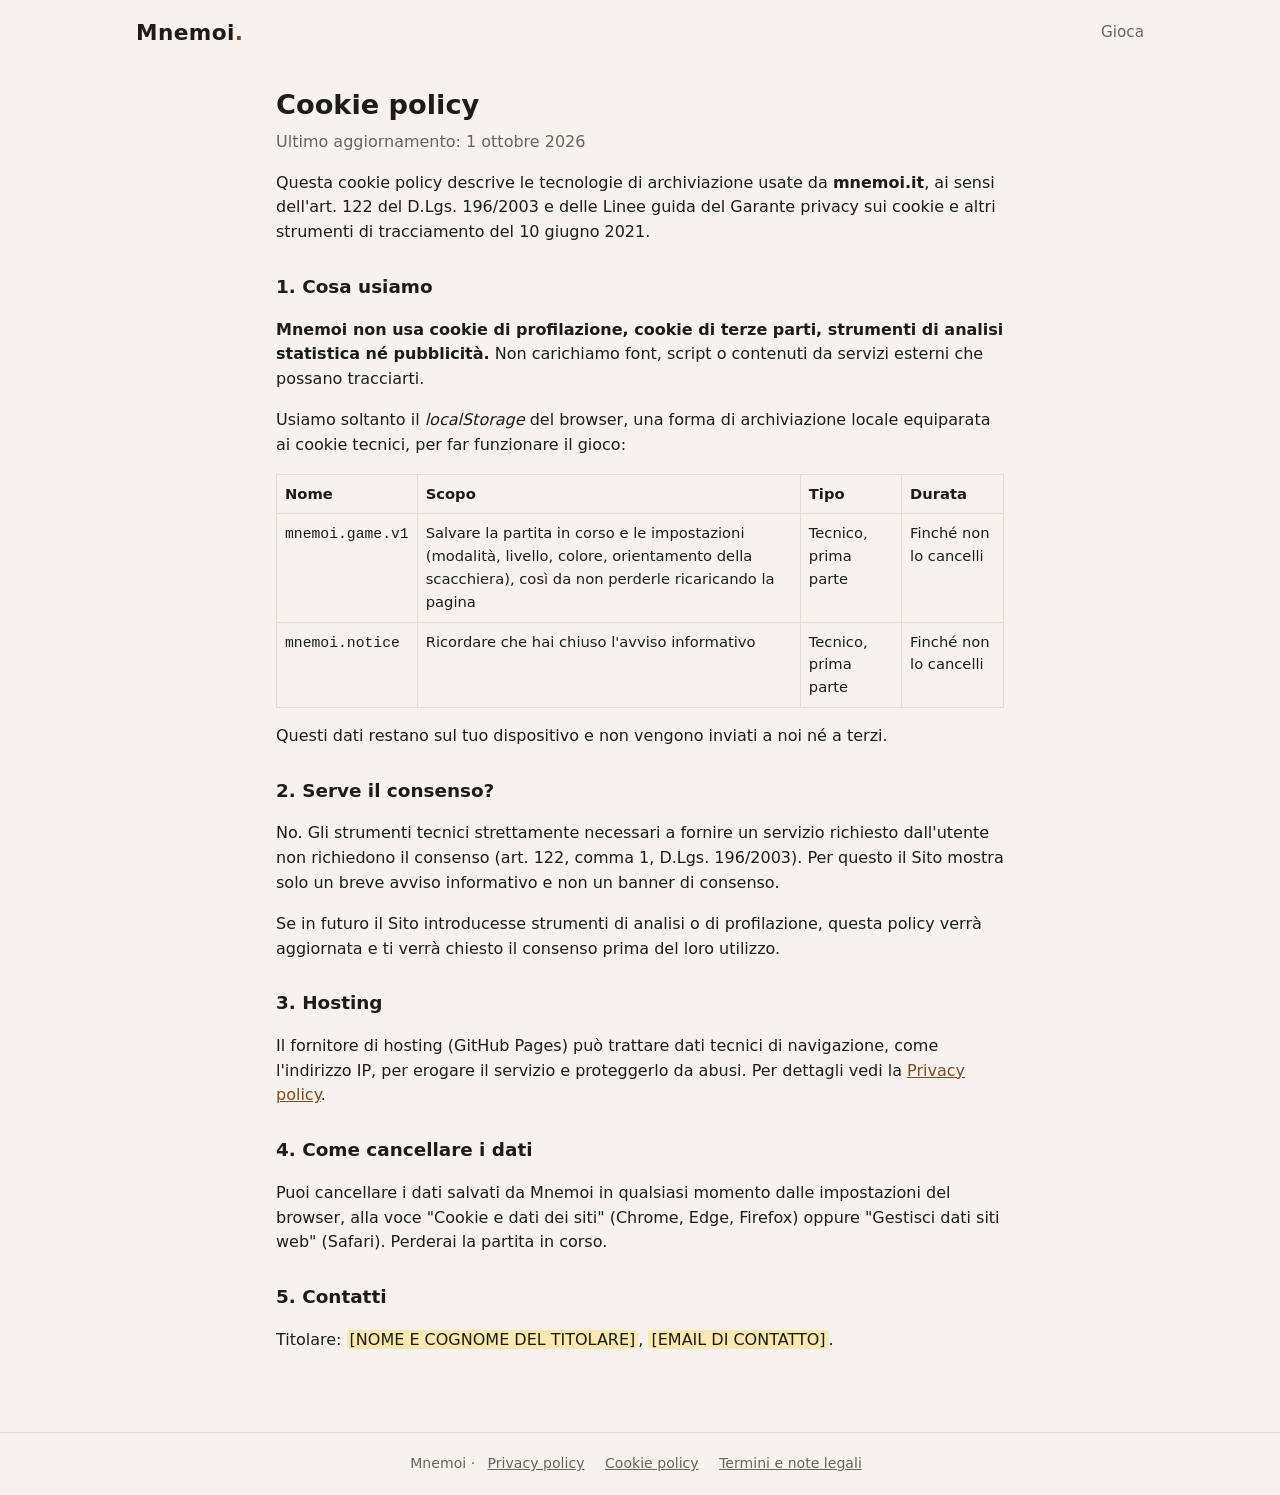
==== cookie.html @ 4f66488c "Sito di scacchi Mnemoi con pagine legali Co-Authored-By: Claude Opus 5.5 (1M context) <noreply@anthr" ====
<!doctype html>
<html lang="it">
<head>
<meta charset="utf-8">
<meta name="viewport" content="width=device-width, initial-scale=1">
<title>Cookie policy · Mnemoi</title>
<link rel="icon" href="data:image/svg+xml,%3Csvg xmlns='http://www.w3.org/2000/svg' viewBox='0 0 100 100'%3E%3Ctext y='.9em' font-size='90'%3E%E2%99%9E%3C/text%3E%3C/svg%3E">
<link rel="stylesheet" href="style.css">
</head>
<body>
<header class="top">
  <a class="brand" href="/">Mnemoi<span>.</span></a>
  <nav class="top"><a href="/">Gioca</a></nav>
</header>
<main class="legal">
<h1>Cookie policy</h1>
<p class="updated">Ultimo aggiornamento: 1 ottobre 2026</p>

<p>Questa cookie policy descrive le tecnologie di archiviazione usate da <strong>mnemoi.it</strong>, ai sensi dell'art. 122 del D.Lgs. 196/2003 e delle Linee guida del Garante privacy sui cookie e altri strumenti di tracciamento del 10 giugno 2021.</p>

<h2>1. Cosa usiamo</h2>
<p><strong>Mnemoi non usa cookie di profilazione, cookie di terze parti, strumenti di analisi statistica né pubblicità.</strong> Non carichiamo font, script o contenuti da servizi esterni che possano tracciarti.</p>
<p>Usiamo soltanto il <em>localStorage</em> del browser, una forma di archiviazione locale equiparata ai cookie tecnici, per far funzionare il gioco:</p>
<table>
<tr><th>Nome</th><th>Scopo</th><th>Tipo</th><th>Durata</th></tr>
<tr><td><code>mnemoi.game.v1</code></td><td>Salvare la partita in corso e le impostazioni (modalità, livello, colore, orientamento della scacchiera), così da non perderle ricaricando la pagina</td><td>Tecnico, prima parte</td><td>Finché non lo cancelli</td></tr>
<tr><td><code>mnemoi.notice</code></td><td>Ricordare che hai chiuso l'avviso informativo</td><td>Tecnico, prima parte</td><td>Finché non lo cancelli</td></tr>
</table>
<p>Questi dati restano sul tuo dispositivo e non vengono inviati a noi né a terzi.</p>

<h2>2. Serve il consenso?</h2>
<p>No. Gli strumenti tecnici strettamente necessari a fornire un servizio richiesto dall'utente non richiedono il consenso (art. 122, comma 1, D.Lgs. 196/2003). Per questo il Sito mostra solo un breve avviso informativo e non un banner di consenso.</p>
<p>Se in futuro il Sito introducesse strumenti di analisi o di profilazione, questa policy verrà aggiornata e ti verrà chiesto il consenso prima del loro utilizzo.</p>

<h2>3. Hosting</h2>
<p>Il fornitore di hosting (GitHub Pages) può trattare dati tecnici di navigazione, come l'indirizzo IP, per erogare il servizio e proteggerlo da abusi. Per dettagli vedi la <a href="privacy.html">Privacy policy</a>.</p>

<h2>4. Come cancellare i dati</h2>
<p>Puoi cancellare i dati salvati da Mnemoi in qualsiasi momento dalle impostazioni del browser, alla voce "Cookie e dati dei siti" (Chrome, Edge, Firefox) oppure "Gestisci dati siti web" (Safari). Perderai la partita in corso.</p>

<h2>5. Contatti</h2>
<p>Titolare: <span class="ph">[NOME E COGNOME DEL TITOLARE]</span>, <span class="ph">[EMAIL DI CONTATTO]</span>.</p>
</main>
<footer class="site">
  Mnemoi ·
  <a href="privacy.html">Privacy policy</a>
  <a href="cookie.html">Cookie policy</a>
  <a href="termini.html">Termini e note legali</a>
</footer>
</body>
</html>
---- style.css ----
:root {
  --bg: #f6f3ee;
  --surface: #ffffff;
  --text: #1f1c18;
  --muted: #6b645b;
  --accent: #7a4b2a;
  --accent-ink: #ffffff;
  --border: #e3ddd3;
  --light: #f0d9b5;
  --dark: #b58863;
  --sel: rgba(255, 213, 79, .65);
  --last: rgba(155, 199, 0, .45);
  --check: rgba(220, 40, 40, .7);
}
@media (prefers-color-scheme: dark) {
  :root {
    --bg: #161412;
    --surface: #211e1b;
    --text: #ece6dc;
    --muted: #a39a8e;
    --accent: #d9a066;
    --accent-ink: #1a1410;
    --border: #36302a;
  }
}
* { box-sizing: border-box; }
html, body { margin: 0; }
body {
  background: var(--bg);
  color: var(--text);
  font-family: system-ui, -apple-system, "Segoe UI", Roboto, sans-serif;
  line-height: 1.55;
}
a { color: var(--accent); }
header.top {
  display: flex; align-items: center; justify-content: space-between; gap: 12px;
  max-width: 1040px; margin: 0 auto; padding: 16px;
}
.brand { font-weight: 700; font-size: 1.35rem; text-decoration: none; color: var(--text); letter-spacing: .02em; }
.brand span { color: var(--accent); }
nav.top a { margin-left: 16px; color: var(--muted); text-decoration: none; font-size: .95rem; }
nav.top a:hover { color: var(--text); }
main { max-width: 1040px; margin: 0 auto; padding: 0 16px 32px; }

/* Gioco */
.game { display: grid; grid-template-columns: minmax(0, 560px) minmax(0, 1fr); gap: 24px; align-items: start; }
@media (max-width: 820px) { .game { grid-template-columns: 1fr; } }
.board-wrap { width: 100%; max-width: 560px; }
.board {
  display: grid; grid-template-columns: repeat(8, minmax(0, 1fr)); grid-template-rows: repeat(8, minmax(0, 1fr));
  width: 100%; aspect-ratio: 1 / 1;
  border-radius: 6px; overflow: hidden; box-shadow: 0 6px 24px rgba(0,0,0,.18);
  user-select: none; touch-action: manipulation;
}
.sq { position: relative; min-width: 0; min-height: 0; display: flex; align-items: center; justify-content: center; cursor: pointer; }
.sq.l { background: var(--light); }
.sq.d { background: var(--dark); }
.sq.last::before, .sq.sel::before, .sq.check::before { content: ""; position: absolute; inset: 0; }
.sq.last::before { background: var(--last); }
.sq.sel::before { background: var(--sel); }
.sq.check::before { background: radial-gradient(circle, var(--check) 0%, transparent 75%); }
.sq .pc { position: relative; font-size: min(9vw, 52px); line-height: 1; }
.pc.w { color: #fff; text-shadow: 0 0 2px #000, 0 0 1px #000, 0 1px 2px rgba(0,0,0,.5); }
.pc.b { color: #111; text-shadow: 0 1px 1px rgba(255,255,255,.25); }
.sq.hint::after {
  content: ""; position: absolute; width: 28%; height: 28%; border-radius: 50%; background: rgba(0,0,0,.22);
}
.sq.hint.cap::after { width: 86%; height: 86%; background: transparent; border: 5px solid rgba(0,0,0,.22); }
.coord { position: absolute; font-size: 11px; font-weight: 600; opacity: .75; pointer-events: none; }
.coord.f { bottom: 2px; right: 4px; }
.coord.r { top: 2px; left: 4px; }
.sq.l .coord { color: var(--dark); }
.sq.d .coord { color: var(--light); }

.panel { background: var(--surface); border: 1px solid var(--border); border-radius: 10px; padding: 16px; }
.panel h2 { margin: 0 0 12px; font-size: 1.05rem; }
.row { display: flex; flex-wrap: wrap; gap: 8px; margin-bottom: 12px; }
label.f { display: block; font-size: .85rem; color: var(--muted); margin-bottom: 4px; }
select, button {
  font: inherit; border-radius: 8px; border: 1px solid var(--border);
  background: var(--bg); color: var(--text); padding: 8px 12px;
}
button { cursor: pointer; }
button.primary { background: var(--accent); color: var(--accent-ink); border-color: var(--accent); font-weight: 600; }
button:disabled { opacity: .5; cursor: default; }
.status { font-weight: 600; margin: 4px 0 12px; min-height: 1.5em; }
.moves {
  max-height: 260px; overflow: auto; font-family: ui-monospace, Menlo, Consolas, monospace; font-size: .9rem;
  border-top: 1px solid var(--border); padding-top: 8px;
}
.moves ol { margin: 0; padding-left: 2.2em; }
.captured { min-height: 1.6em; font-size: 1.3rem; letter-spacing: 1px; }

dialog { border: 1px solid var(--border); border-radius: 12px; background: var(--surface); color: var(--text); padding: 16px; }
dialog::backdrop { background: rgba(0,0,0,.45); }
.promo { display: flex; gap: 8px; }
.promo button { font-size: 2.4rem; width: 64px; height: 64px; padding: 0; }

.intro { margin: 8px 0 20px; color: var(--muted); }
.intro h1 { color: var(--text); margin: 0 0 4px; font-size: 1.6rem; }

/* Pagine legali */
.legal { max-width: 760px; }
.legal h1 { font-size: 1.7rem; margin-bottom: 4px; }
.legal h2 { font-size: 1.15rem; margin-top: 28px; }
.legal .updated { color: var(--muted); margin-top: 0; }
.legal table { border-collapse: collapse; width: 100%; font-size: .92rem; }
.legal th, .legal td { border: 1px solid var(--border); padding: 8px; text-align: left; vertical-align: top; }
.ph { background: rgba(255, 200, 0, .25); padding: 0 3px; border-radius: 3px; }

footer.site {
  border-top: 1px solid var(--border); margin-top: 32px; padding: 20px 16px; text-align: center;
  color: var(--muted); font-size: .88rem;
}
footer.site a { color: var(--muted); margin: 0 8px; }

.notice {
  position: fixed; left: 16px; right: 16px; bottom: 16px; max-width: 560px; margin: 0 auto;
  background: var(--surface); border: 1px solid var(--border); border-radius: 12px;
  box-shadow: 0 8px 30px rgba(0,0,0,.2); padding: 14px 16px; font-size: .92rem; display: none;
}
.notice.show { display: block; }
.notice p { margin: 0 0 10px; }
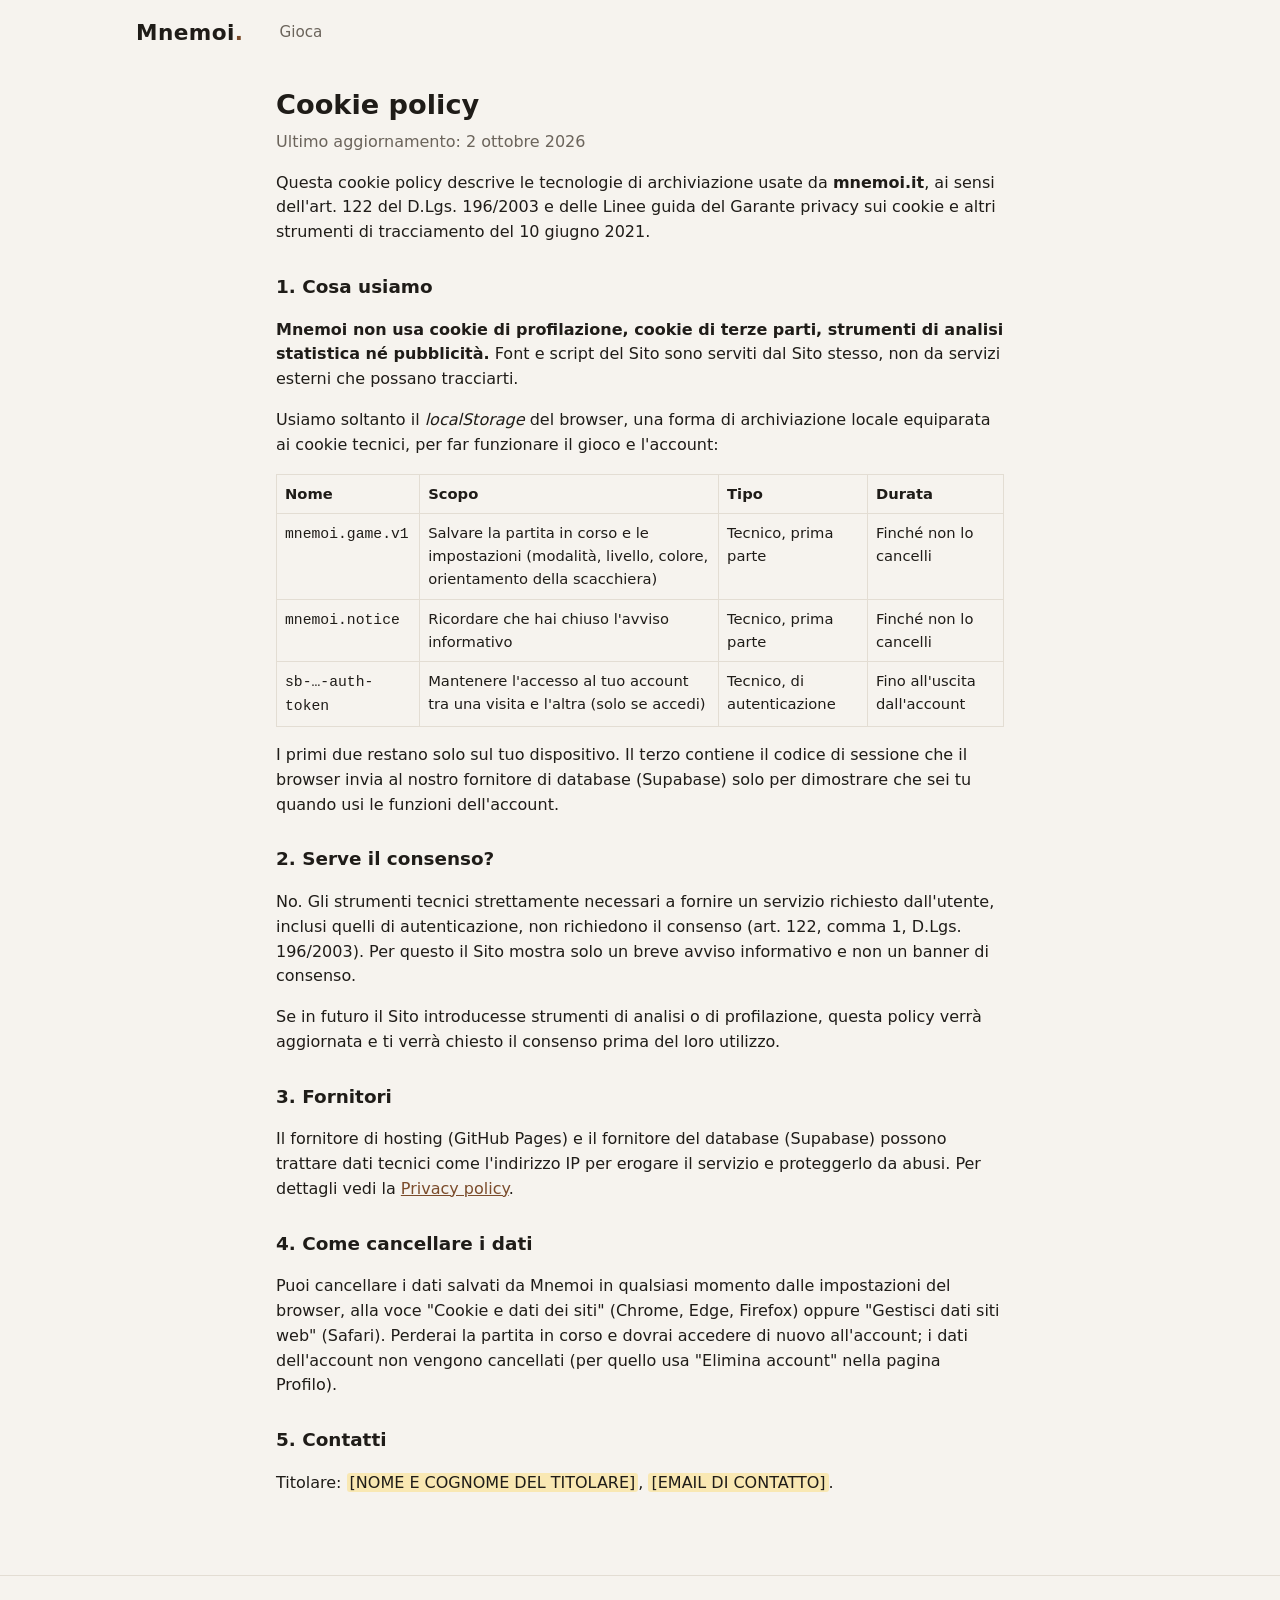
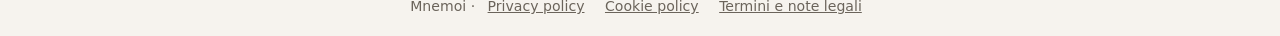
==== commit b4e057a6: "Account, monete, negozio, ruota e classifica Registrazione e profilo con Supabase, monete per le vit" ====
--- a/cookie.html
+++ b/cookie.html
@@ -10,33 +10,34 @@
 <body>
 <header class="top">
   <a class="brand" href="/">Mnemoi<span>.</span></a>
-  <nav class="top"><a href="/">Gioca</a></nav>
+  <nav class="top"><a href="/#gioca">Gioca</a></nav>
 </header>
 <main class="legal">
 <h1>Cookie policy</h1>
-<p class="updated">Ultimo aggiornamento: 1 ottobre 2026</p>
+<p class="updated">Ultimo aggiornamento: 2 ottobre 2026</p>
 
 <p>Questa cookie policy descrive le tecnologie di archiviazione usate da <strong>mnemoi.it</strong>, ai sensi dell'art. 122 del D.Lgs. 196/2003 e delle Linee guida del Garante privacy sui cookie e altri strumenti di tracciamento del 10 giugno 2021.</p>
 
 <h2>1. Cosa usiamo</h2>
-<p><strong>Mnemoi non usa cookie di profilazione, cookie di terze parti, strumenti di analisi statistica né pubblicità.</strong> Non carichiamo font, script o contenuti da servizi esterni che possano tracciarti.</p>
-<p>Usiamo soltanto il <em>localStorage</em> del browser, una forma di archiviazione locale equiparata ai cookie tecnici, per far funzionare il gioco:</p>
+<p><strong>Mnemoi non usa cookie di profilazione, cookie di terze parti, strumenti di analisi statistica né pubblicità.</strong> Font e script del Sito sono serviti dal Sito stesso, non da servizi esterni che possano tracciarti.</p>
+<p>Usiamo soltanto il <em>localStorage</em> del browser, una forma di archiviazione locale equiparata ai cookie tecnici, per far funzionare il gioco e l'account:</p>
 <table>
 <tr><th>Nome</th><th>Scopo</th><th>Tipo</th><th>Durata</th></tr>
-<tr><td><code>mnemoi.game.v1</code></td><td>Salvare la partita in corso e le impostazioni (modalità, livello, colore, orientamento della scacchiera), così da non perderle ricaricando la pagina</td><td>Tecnico, prima parte</td><td>Finché non lo cancelli</td></tr>
+<tr><td><code>mnemoi.game.v1</code></td><td>Salvare la partita in corso e le impostazioni (modalità, livello, colore, orientamento della scacchiera)</td><td>Tecnico, prima parte</td><td>Finché non lo cancelli</td></tr>
 <tr><td><code>mnemoi.notice</code></td><td>Ricordare che hai chiuso l'avviso informativo</td><td>Tecnico, prima parte</td><td>Finché non lo cancelli</td></tr>
+<tr><td><code>sb-…-auth-token</code></td><td>Mantenere l'accesso al tuo account tra una visita e l'altra (solo se accedi)</td><td>Tecnico, di autenticazione</td><td>Fino all'uscita dall'account</td></tr>
 </table>
-<p>Questi dati restano sul tuo dispositivo e non vengono inviati a noi né a terzi.</p>
+<p>I primi due restano solo sul tuo dispositivo. Il terzo contiene il codice di sessione che il browser invia al nostro fornitore di database (Supabase) solo per dimostrare che sei tu quando usi le funzioni dell'account.</p>
 
 <h2>2. Serve il consenso?</h2>
-<p>No. Gli strumenti tecnici strettamente necessari a fornire un servizio richiesto dall'utente non richiedono il consenso (art. 122, comma 1, D.Lgs. 196/2003). Per questo il Sito mostra solo un breve avviso informativo e non un banner di consenso.</p>
+<p>No. Gli strumenti tecnici strettamente necessari a fornire un servizio richiesto dall'utente, inclusi quelli di autenticazione, non richiedono il consenso (art. 122, comma 1, D.Lgs. 196/2003). Per questo il Sito mostra solo un breve avviso informativo e non un banner di consenso.</p>
 <p>Se in futuro il Sito introducesse strumenti di analisi o di profilazione, questa policy verrà aggiornata e ti verrà chiesto il consenso prima del loro utilizzo.</p>
 
-<h2>3. Hosting</h2>
-<p>Il fornitore di hosting (GitHub Pages) può trattare dati tecnici di navigazione, come l'indirizzo IP, per erogare il servizio e proteggerlo da abusi. Per dettagli vedi la <a href="privacy.html">Privacy policy</a>.</p>
+<h2>3. Fornitori</h2>
+<p>Il fornitore di hosting (GitHub Pages) e il fornitore del database (Supabase) possono trattare dati tecnici come l'indirizzo IP per erogare il servizio e proteggerlo da abusi. Per dettagli vedi la <a href="privacy.html">Privacy policy</a>.</p>
 
 <h2>4. Come cancellare i dati</h2>
-<p>Puoi cancellare i dati salvati da Mnemoi in qualsiasi momento dalle impostazioni del browser, alla voce "Cookie e dati dei siti" (Chrome, Edge, Firefox) oppure "Gestisci dati siti web" (Safari). Perderai la partita in corso.</p>
+<p>Puoi cancellare i dati salvati da Mnemoi in qualsiasi momento dalle impostazioni del browser, alla voce "Cookie e dati dei siti" (Chrome, Edge, Firefox) oppure "Gestisci dati siti web" (Safari). Perderai la partita in corso e dovrai accedere di nuovo all'account; i dati dell'account non vengono cancellati (per quello usa "Elimina account" nella pagina Profilo).</p>
 
 <h2>5. Contatti</h2>
 <p>Titolare: <span class="ph">[NOME E COGNOME DEL TITOLARE]</span>, <span class="ph">[EMAIL DI CONTATTO]</span>.</p>
--- a/style.css
+++ b/style.css
@@ -11,6 +11,12 @@
   --sel: rgba(255, 213, 79, .65);
   --last: rgba(155, 199, 0, .45);
   --check: rgba(220, 40, 40, .7);
+  --pw: #ffffff;
+  --pws: 0 0 2px #000, 0 0 1px #000, 0 1px 2px rgba(0,0,0,.5);
+  --pb: #111111;
+  --pbs: 0 1px 1px rgba(255,255,255,.25);
+  --coin: #c9a227;
+  --danger: #b3261e;
 }
 @media (prefers-color-scheme: dark) {
   :root {
@@ -33,12 +39,18 @@
 }
 a { color: var(--accent); }
 header.top {
-  display: flex; align-items: center; justify-content: space-between; gap: 12px;
+  display: flex; align-items: center; gap: 12px 20px; flex-wrap: wrap;
   max-width: 1040px; margin: 0 auto; padding: 16px;
+}
+header.top .account { margin-left: auto; display: flex; align-items: center; }
+@media (max-width: 640px) {
+  header.top nav.top { order: 3; width: 100%; display: flex; justify-content: space-between; }
+  nav.top a { margin-left: 0 !important; }
 }
 .brand { font-weight: 700; font-size: 1.35rem; text-decoration: none; color: var(--text); letter-spacing: .02em; }
 .brand span { color: var(--accent); }
-nav.top a { margin-left: 16px; color: var(--muted); text-decoration: none; font-size: .95rem; }
+nav.top a { margin-left: 16px; color: var(--muted); text-decoration: none; font-size: .95rem; padding: 4px 0; border-bottom: 2px solid transparent; }
+nav.top a.on { color: var(--text); border-bottom-color: var(--accent); }
 nav.top a:hover { color: var(--text); }
 main { max-width: 1040px; margin: 0 auto; padding: 0 16px 32px; }
 
@@ -60,8 +72,8 @@
 .sq.sel::before { background: var(--sel); }
 .sq.check::before { background: radial-gradient(circle, var(--check) 0%, transparent 75%); }
 .sq .pc { position: relative; font-size: min(9vw, 52px); line-height: 1; }
-.pc.w { color: #fff; text-shadow: 0 0 2px #000, 0 0 1px #000, 0 1px 2px rgba(0,0,0,.5); }
-.pc.b { color: #111; text-shadow: 0 1px 1px rgba(255,255,255,.25); }
+.pc.w { color: var(--pw); text-shadow: var(--pws); }
+.pc.b { color: var(--pb); text-shadow: var(--pbs); }
 .sq.hint::after {
   content: ""; position: absolute; width: 28%; height: 28%; border-radius: 50%; background: rgba(0,0,0,.22);
 }
@@ -121,3 +133,69 @@
 }
 .notice.show { display: block; }
 .notice p { margin: 0 0 10px; }
+
+/* Account */
+[hidden] { display: none !important; }
+.me { display: flex; align-items: center; gap: 10px; text-decoration: none; color: var(--text); }
+.coins { display: inline-flex; align-items: center; gap: 6px; font-weight: 700; background: var(--surface); border: 1px solid var(--border); border-radius: 999px; padding: 4px 10px; }
+.coins::before, .coin-ic::before { content: ""; display: inline-block; width: 14px; height: 14px; border-radius: 50%; background: radial-gradient(circle at 35% 35%, #ffe28a, var(--coin) 60%, #8a6d10); box-shadow: inset 0 0 0 1.5px #8a6d10; }
+.coin-ic { display: inline-flex; margin-right: 5px; vertical-align: -2px; }
+.avatar { display: inline-flex; align-items: center; justify-content: center; border-radius: 50%; overflow: hidden; background: var(--accent); color: var(--accent-ink); font-weight: 700; flex: none; }
+.avatar img { width: 100%; height: 100%; object-fit: cover; }
+.avatar.sm { width: 32px; height: 32px; font-size: .9rem; }
+.avatar.lg { width: 84px; height: 84px; font-size: 2rem; }
+.needs-account { background: var(--surface); border: 1px dashed var(--border); border-radius: 10px; padding: 14px 16px; margin-bottom: 20px; }
+.muted { color: var(--muted); }
+input[type=text], input:not([type]), input[type=email], input[type=password] {
+  font: inherit; width: 100%; padding: 9px 12px; border-radius: 8px; border: 1px solid var(--border); background: var(--bg); color: var(--text); margin-bottom: 12px;
+}
+input[type=file] { font: inherit; color: var(--text); margin-bottom: 4px; max-width: 100%; }
+.hint { font-size: .82rem; color: var(--muted); margin: -6px 0 12px; }
+.form-msg { min-height: 1.2em; margin: 8px 0; font-size: .92rem; }
+button.link { background: none; border: 0; padding: 0; color: var(--accent); text-decoration: underline; }
+button.danger { color: var(--danger); border-color: var(--danger); background: transparent; }
+button.big { font-size: 1.1rem; padding: 12px 28px; }
+.check { display: flex; gap: 8px; align-items: flex-start; font-size: .9rem; margin: 4px 0; }
+.check input { margin-top: 4px; }
+dialog { width: min(420px, calc(100vw - 32px)); }
+.tabs { display: flex; gap: 6px; margin-bottom: 16px; }
+.tabs button { flex: 1; }
+.tabs button.on { background: var(--accent); color: var(--accent-ink); border-color: var(--accent); font-weight: 600; }
+
+.toast { position: fixed; left: 50%; top: 16px; transform: translate(-50%, -24px); opacity: 0; visibility: hidden; transition: transform .3s, opacity .3s, visibility .3s; background: var(--text); color: var(--bg); padding: 10px 18px; border-radius: 999px; font-weight: 600; z-index: 50; max-width: calc(100vw - 32px); text-align: center; }
+.toast.show { transform: translate(-50%, 0); opacity: 1; visibility: visible; }
+
+/* Negozio */
+.shop-h { font-size: 1.1rem; margin: 20px 0 10px; }
+.shop { display: grid; grid-template-columns: repeat(auto-fill, minmax(150px, 1fr)); gap: 14px; }
+.card { background: var(--surface); border: 1px solid var(--border); border-radius: 12px; overflow: hidden; }
+.card.using { border-color: var(--accent); box-shadow: 0 0 0 2px var(--accent) inset; }
+.card-b { padding: 10px 12px; display: flex; flex-direction: column; gap: 8px; }
+.card-b button { width: 100%; }
+.price { font-weight: 700; }
+.pv-board { display: grid; grid-template-columns: repeat(4, 1fr); aspect-ratio: 2 / 1; }
+.pv-board i { display: block; }
+.pv-pieces { display: flex; justify-content: center; align-items: center; aspect-ratio: 2 / 1; font-size: 1.7rem; }
+
+/* Ruota */
+.wheel-wrap { position: relative; width: min(360px, 100%); margin: 8px auto 0; }
+.wheel { width: 100%; display: block; transition: transform 5s cubic-bezier(.15, .85, .2, 1); filter: drop-shadow(0 6px 18px rgba(0,0,0,.2)); }
+.wheel-pointer { position: absolute; left: 50%; top: -6px; transform: translateX(-50%); width: 0; height: 0; border-left: 14px solid transparent; border-right: 14px solid transparent; border-top: 26px solid var(--text); z-index: 2; }
+.wheel-actions { text-align: center; margin-top: 18px; }
+.wheel-msg { min-height: 1.4em; font-weight: 600; }
+
+/* Classifica */
+table.rank { width: 100%; border-collapse: collapse; }
+table.rank th, table.rank td { text-align: left; padding: 8px 6px; border-bottom: 1px solid var(--border); }
+table.rank th { color: var(--muted); font-size: .85rem; font-weight: 600; }
+table.rank tr.me-row td { font-weight: 700; }
+.who { display: inline-flex; align-items: center; gap: 10px; }
+
+/* Profilo */
+.profile { display: grid; grid-template-columns: repeat(auto-fit, minmax(280px, 1fr)); gap: 20px; align-items: start; }
+.pf-head { display: flex; gap: 16px; align-items: center; margin-bottom: 18px; }
+.pf-name { font-size: 1.3rem; font-weight: 700; }
+.stats { display: grid; grid-template-columns: repeat(2, 1fr); gap: 12px; }
+.stats div { background: var(--bg); border-radius: 10px; padding: 12px; }
+.stats b { display: block; font-size: 1.5rem; }
+.stats span { color: var(--muted); font-size: .85rem; }
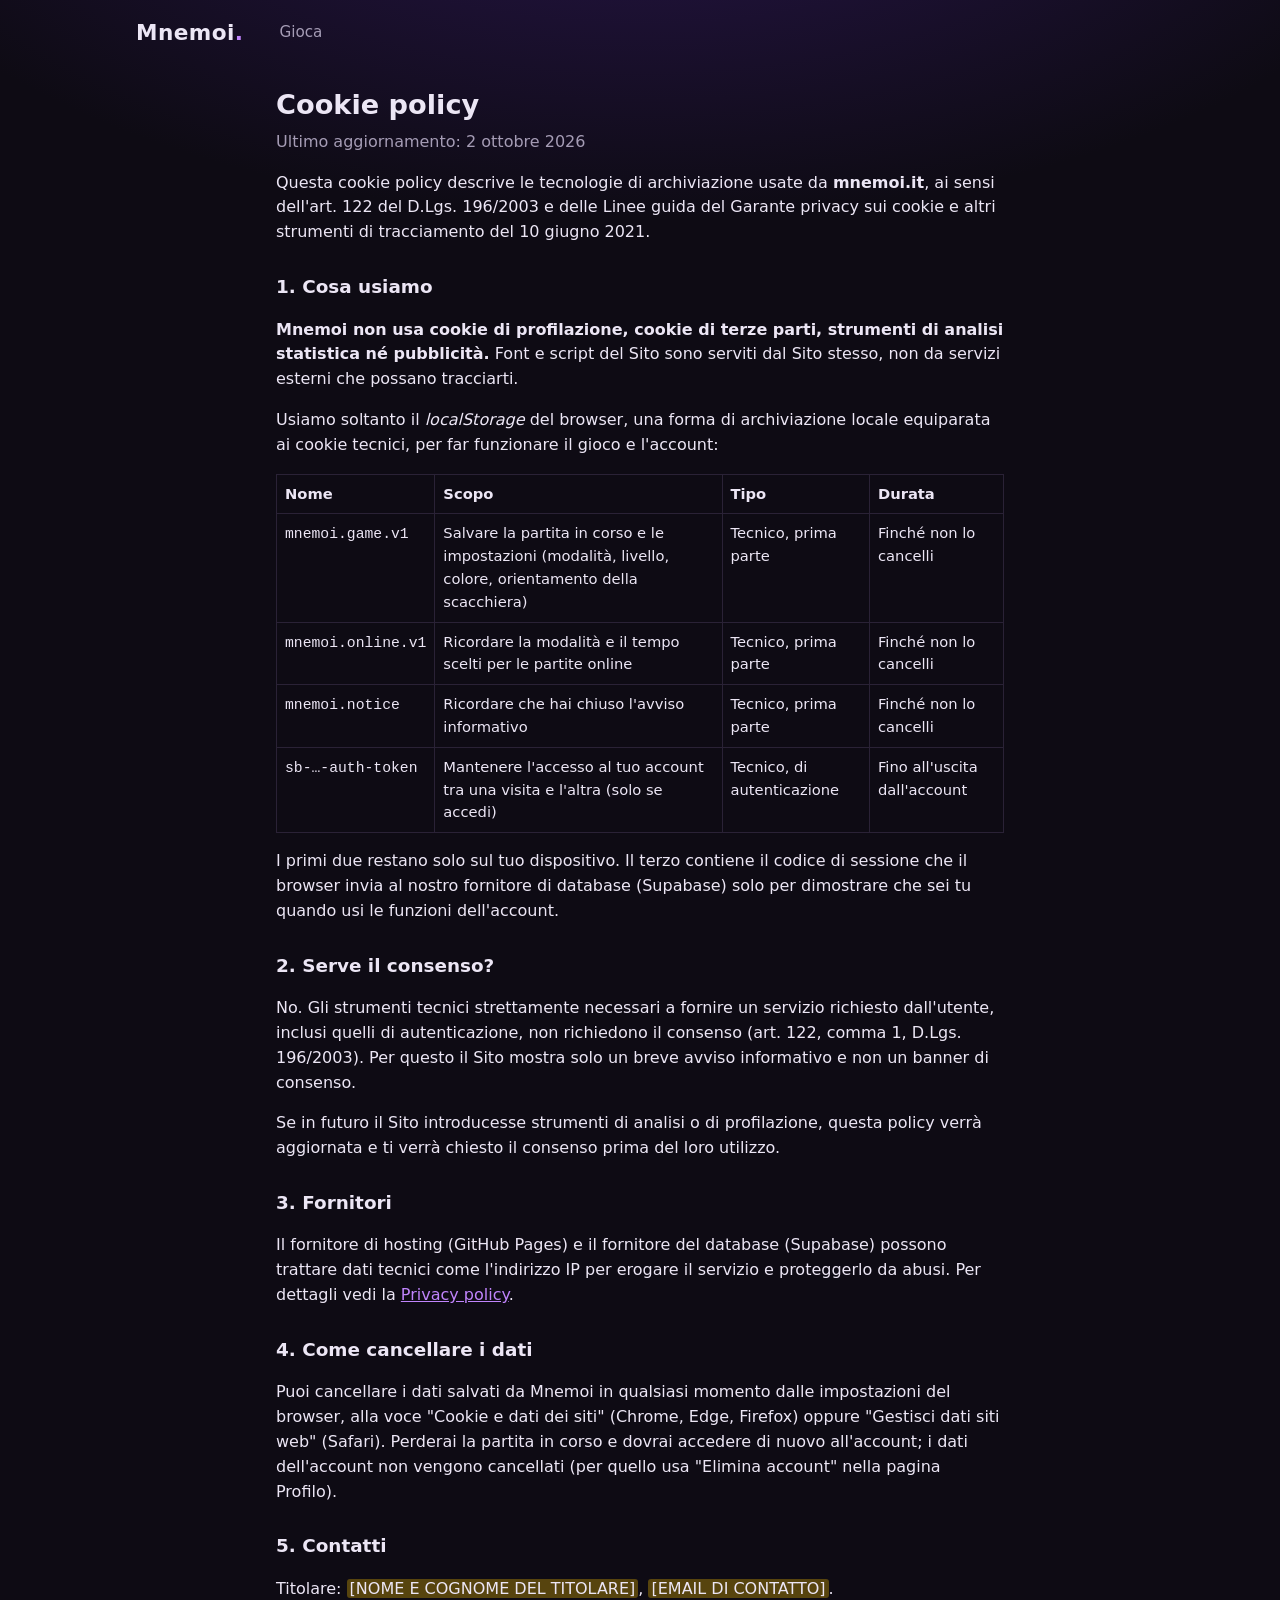
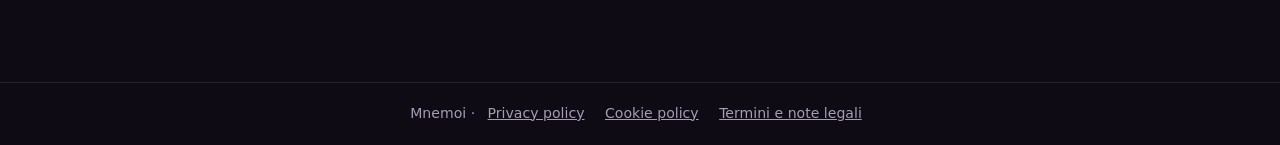
==== commit bdea92ed: "Gioco online: abbinamento, amici, varianti, livelli e tema nero/viola - engine.js: motore per Classi" ====
--- a/cookie.html
+++ b/cookie.html
@@ -24,6 +24,7 @@
 <table>
 <tr><th>Nome</th><th>Scopo</th><th>Tipo</th><th>Durata</th></tr>
 <tr><td><code>mnemoi.game.v1</code></td><td>Salvare la partita in corso e le impostazioni (modalità, livello, colore, orientamento della scacchiera)</td><td>Tecnico, prima parte</td><td>Finché non lo cancelli</td></tr>
+<tr><td><code>mnemoi.online.v1</code></td><td>Ricordare la modalità e il tempo scelti per le partite online</td><td>Tecnico, prima parte</td><td>Finché non lo cancelli</td></tr>
 <tr><td><code>mnemoi.notice</code></td><td>Ricordare che hai chiuso l'avviso informativo</td><td>Tecnico, prima parte</td><td>Finché non lo cancelli</td></tr>
 <tr><td><code>sb-…-auth-token</code></td><td>Mantenere l'accesso al tuo account tra una visita e l'altra (solo se accedi)</td><td>Tecnico, di autenticazione</td><td>Fino all'uscita dall'account</td></tr>
 </table>
--- a/style.css
+++ b/style.css
@@ -1,43 +1,37 @@
 :root {
-  --bg: #f6f3ee;
-  --surface: #ffffff;
-  --text: #1f1c18;
-  --muted: #6b645b;
-  --accent: #7a4b2a;
+  color-scheme: dark;
+  --bg: #0e0b14;
+  --surface: #17121f;
+  --surface-2: #1f1830;
+  --text: #ece6f5;
+  --muted: #a59cb5;
+  --accent: #8b5cf6;
+  --accent-2: #c084fc;
   --accent-ink: #ffffff;
-  --border: #e3ddd3;
-  --light: #f0d9b5;
-  --dark: #b58863;
-  --sel: rgba(255, 213, 79, .65);
-  --last: rgba(155, 199, 0, .45);
-  --check: rgba(220, 40, 40, .7);
+  --border: #2a2236;
+  --light: #e9e1f7;
+  --dark: #8b6cc9;
+  --sel: rgba(250, 204, 21, .55);
+  --last: rgba(192, 132, 252, .45);
+  --check: rgba(239, 68, 68, .8);
   --pw: #ffffff;
   --pws: 0 0 2px #000, 0 0 1px #000, 0 1px 2px rgba(0,0,0,.5);
   --pb: #111111;
   --pbs: 0 1px 1px rgba(255,255,255,.25);
-  --coin: #c9a227;
-  --danger: #b3261e;
-}
-@media (prefers-color-scheme: dark) {
-  :root {
-    --bg: #161412;
-    --surface: #211e1b;
-    --text: #ece6dc;
-    --muted: #a39a8e;
-    --accent: #d9a066;
-    --accent-ink: #1a1410;
-    --border: #36302a;
-  }
+  --coin: #d4a72c;
+  --danger: #f87171;
+  --up: #4ade80;
 }
 * { box-sizing: border-box; }
 html, body { margin: 0; }
 body {
-  background: var(--bg);
+  background: radial-gradient(1200px 600px at 50% -200px, #2a1650 0%, transparent 70%), var(--bg);
+  background-repeat: no-repeat;
   color: var(--text);
   font-family: system-ui, -apple-system, "Segoe UI", Roboto, sans-serif;
   line-height: 1.55;
 }
-a { color: var(--accent); }
+a { color: var(--accent-2); }
 header.top {
   display: flex; align-items: center; gap: 12px 20px; flex-wrap: wrap;
   max-width: 1040px; margin: 0 auto; padding: 16px;
@@ -48,7 +42,7 @@
   nav.top a { margin-left: 0 !important; }
 }
 .brand { font-weight: 700; font-size: 1.35rem; text-decoration: none; color: var(--text); letter-spacing: .02em; }
-.brand span { color: var(--accent); }
+.brand span { color: var(--accent-2); }
 nav.top a { margin-left: 16px; color: var(--muted); text-decoration: none; font-size: .95rem; padding: 4px 0; border-bottom: 2px solid transparent; }
 nav.top a.on { color: var(--text); border-bottom-color: var(--accent); }
 nav.top a:hover { color: var(--text); }
@@ -61,7 +55,7 @@
 .board {
   display: grid; grid-template-columns: repeat(8, minmax(0, 1fr)); grid-template-rows: repeat(8, minmax(0, 1fr));
   width: 100%; aspect-ratio: 1 / 1;
-  border-radius: 6px; overflow: hidden; box-shadow: 0 6px 24px rgba(0,0,0,.18);
+  border-radius: 6px; overflow: hidden; box-shadow: 0 10px 40px rgba(139, 92, 246, .18), 0 6px 24px rgba(0,0,0,.5);
   user-select: none; touch-action: manipulation;
 }
 .sq { position: relative; min-width: 0; min-height: 0; display: flex; align-items: center; justify-content: center; cursor: pointer; }
@@ -118,7 +112,7 @@
 .legal .updated { color: var(--muted); margin-top: 0; }
 .legal table { border-collapse: collapse; width: 100%; font-size: .92rem; }
 .legal th, .legal td { border: 1px solid var(--border); padding: 8px; text-align: left; vertical-align: top; }
-.ph { background: rgba(255, 200, 0, .25); padding: 0 3px; border-radius: 3px; }
+.ph { background: rgba(255, 200, 0, .3); padding: 0 3px; border-radius: 3px; }
 
 footer.site {
   border-top: 1px solid var(--border); margin-top: 32px; padding: 20px 16px; text-align: center;
@@ -162,7 +156,7 @@
 .tabs button { flex: 1; }
 .tabs button.on { background: var(--accent); color: var(--accent-ink); border-color: var(--accent); font-weight: 600; }
 
-.toast { position: fixed; left: 50%; top: 16px; transform: translate(-50%, -24px); opacity: 0; visibility: hidden; transition: transform .3s, opacity .3s, visibility .3s; background: var(--text); color: var(--bg); padding: 10px 18px; border-radius: 999px; font-weight: 600; z-index: 50; max-width: calc(100vw - 32px); text-align: center; }
+.toast { position: fixed; left: 50%; top: 16px; transform: translate(-50%, -24px); opacity: 0; visibility: hidden; transition: transform .3s, opacity .3s, visibility .3s; background: var(--accent); color: var(--accent-ink); box-shadow: 0 8px 30px rgba(0,0,0,.5); padding: 10px 18px; border-radius: 999px; font-weight: 600; z-index: 50; max-width: calc(100vw - 32px); text-align: center; }
 .toast.show { transform: translate(-50%, 0); opacity: 1; visibility: visible; }
 
 /* Negozio */
@@ -180,7 +174,7 @@
 /* Ruota */
 .wheel-wrap { position: relative; width: min(360px, 100%); margin: 8px auto 0; }
 .wheel { width: 100%; display: block; transition: transform 5s cubic-bezier(.15, .85, .2, 1); filter: drop-shadow(0 6px 18px rgba(0,0,0,.2)); }
-.wheel-pointer { position: absolute; left: 50%; top: -6px; transform: translateX(-50%); width: 0; height: 0; border-left: 14px solid transparent; border-right: 14px solid transparent; border-top: 26px solid var(--text); z-index: 2; }
+.wheel-pointer { position: absolute; left: 50%; top: -6px; transform: translateX(-50%); width: 0; height: 0; border-left: 14px solid transparent; border-right: 14px solid transparent; border-top: 26px solid var(--accent-2); z-index: 2; }
 .wheel-actions { text-align: center; margin-top: 18px; }
 .wheel-msg { min-height: 1.4em; font-weight: 600; }
 
@@ -199,3 +193,94 @@
 .stats div { background: var(--bg); border-radius: 10px; padding: 12px; }
 .stats b { display: block; font-size: 1.5rem; }
 .stats span { color: var(--muted); font-size: .85rem; }
+
+/* Elementi comuni */
+.small { font-size: .85rem; }
+a.btn { display: inline-flex; align-items: center; justify-content: center; text-decoration: none; font: inherit; border-radius: 8px; border: 1px solid var(--border); background: var(--bg); color: var(--text); padding: 8px 12px; }
+a.btn.primary { background: var(--accent); border-color: var(--accent); color: var(--accent-ink); font-weight: 600; }
+button.primary:hover:not(:disabled), a.btn.primary:hover { filter: brightness(1.1); }
+.up { color: var(--up); font-weight: 600; }
+.down { color: var(--danger); font-weight: 600; }
+.lvl { font-size: .8rem; font-weight: 700; color: var(--accent-ink); background: linear-gradient(135deg, var(--accent), #6d28d9); border-radius: 999px; padding: 3px 9px; white-space: nowrap; }
+.dot-badge { display: inline-block; min-width: 18px; margin-left: 5px; padding: 0 5px; border-radius: 999px; background: var(--accent); color: #fff; font-size: .72rem; font-weight: 700; text-align: center; line-height: 18px; vertical-align: 1px; }
+.back { margin: 0 0 12px; }
+.back a { color: var(--muted); text-decoration: none; }
+.banner { display: flex; align-items: center; justify-content: space-between; gap: 12px; flex-wrap: wrap; background: linear-gradient(90deg, rgba(139,92,246,.25), rgba(139,92,246,.08)); border: 1px solid var(--accent); border-radius: 12px; padding: 12px 16px; margin-bottom: 20px; font-weight: 600; }
+
+/* Lobby */
+.lobby { display: grid; grid-template-columns: minmax(0, 1fr) 300px; gap: 20px; align-items: start; }
+@media (max-width: 860px) { .lobby { grid-template-columns: 1fr; } }
+.variants { display: grid; grid-template-columns: repeat(auto-fill, minmax(180px, 1fr)); gap: 10px; margin-bottom: 18px; }
+.vcard { text-align: left; display: flex; flex-direction: column; gap: 4px; padding: 12px; background: var(--bg); border: 1px solid var(--border); border-radius: 10px; }
+.vcard span { color: var(--muted); font-size: .8rem; line-height: 1.35; display: -webkit-box; -webkit-line-clamp: 3; -webkit-box-orient: vertical; overflow: hidden; }
+.vcard:hover, .chip:hover { border-color: var(--accent); }
+.vcard.on, .chip.on { border-color: var(--accent); background: rgba(139, 92, 246, .16); box-shadow: 0 0 0 1px var(--accent) inset; }
+.chips { display: grid; grid-template-columns: repeat(4, minmax(0, 1fr)); gap: 8px; margin-bottom: 18px; }
+@media (max-width: 480px) { .chips { grid-template-columns: repeat(2, minmax(0, 1fr)); } }
+.chip { display: flex; flex-direction: column; align-items: center; padding: 8px 6px; border-radius: 10px; }
+.chip b { font-size: 1.05rem; }
+.chip span { font-size: .75rem; color: var(--muted); }
+.seek { min-height: 52px; }
+.seek .big { width: 100%; }
+.seeking { display: flex; align-items: center; gap: 12px; flex-wrap: wrap; background: var(--bg); border: 1px solid var(--border); border-radius: 10px; padding: 10px 14px; }
+.seeking span:nth-child(2) { flex: 1; min-width: 160px; }
+.spinner { width: 22px; height: 22px; border-radius: 50%; border: 3px solid var(--border); border-top-color: var(--accent-2); animation: spin 1s linear infinite; flex: none; }
+@keyframes spin { to { transform: rotate(360deg); } }
+.side-tiles { display: grid; gap: 12px; }
+.tile { display: flex; gap: 14px; align-items: center; text-decoration: none; color: var(--text); transition: border-color .15s; }
+.tile:hover { border-color: var(--accent); }
+.tile-ic { font-size: 2rem; width: 48px; height: 48px; flex: none; display: flex; align-items: center; justify-content: center; border-radius: 12px; background: rgba(139, 92, 246, .18); color: var(--accent-2); }
+.rules { max-width: none; margin-top: 32px; }
+.rules dl { display: grid; grid-template-columns: minmax(120px, 180px) 1fr; gap: 8px 16px; margin: 0 0 12px; }
+.rules dt { font-weight: 700; }
+.rules dd { margin: 0; color: var(--muted); }
+@media (max-width: 560px) { .rules dl { grid-template-columns: 1fr; } .rules dd { margin-bottom: 8px; } }
+
+/* Partita online */
+.pbar { display: flex; align-items: center; justify-content: space-between; gap: 10px; padding: 8px 2px; min-height: 52px; }
+.clock { font-family: ui-monospace, Menlo, Consolas, monospace; font-size: 1.35rem; font-weight: 700; background: var(--surface); border: 1px solid var(--border); border-radius: 8px; padding: 4px 12px; min-width: 92px; text-align: right; color: var(--muted); }
+.clock.run { background: var(--text); color: var(--bg); border-color: var(--text); }
+.clock.run.low { background: var(--danger); border-color: var(--danger); color: #fff; }
+.pc.hq { filter: drop-shadow(0 0 4px var(--accent-2)); }
+.sq .pc.hq::after { content: "♛"; position: absolute; right: -10%; top: -12%; font-size: 38%; color: var(--accent-2); text-shadow: 0 0 3px #000; }
+.secret { background: rgba(192, 132, 252, .14); border: 1px solid rgba(192, 132, 252, .5); border-radius: 8px; padding: 8px 10px; font-size: .9rem; }
+.offer { display: flex; align-items: center; gap: 8px; flex-wrap: wrap; background: var(--surface-2); border: 1px solid var(--accent); border-radius: 10px; padding: 10px; margin-bottom: 12px; }
+.offer span { flex: 1; min-width: 150px; font-weight: 600; }
+.endbox { background: var(--surface-2); border: 1px solid var(--accent); border-radius: 12px; padding: 14px; margin-bottom: 14px; }
+.end-title { font-size: 1.2rem; font-weight: 700; margin-bottom: 4px; }
+.end-gain { color: var(--accent-2); font-weight: 600; min-height: 1.4em; margin-bottom: 10px; }
+.endbox .row { margin: 0; }
+
+/* Amici */
+.friends { display: grid; grid-template-columns: repeat(auto-fit, minmax(300px, 1fr)); gap: 20px; align-items: start; }
+.friends .panel h2 + .plist { margin-bottom: 8px; }
+.friends .panel h2:not(:first-child) { margin-top: 18px; }
+.inline-form { display: flex; gap: 8px; }
+.inline-form input { margin: 0; flex: 1; min-width: 0; }
+.plist { display: flex; flex-direction: column; gap: 6px; }
+.prow { display: flex; align-items: center; gap: 10px; padding: 8px; border-radius: 10px; background: var(--bg); border: 1px solid var(--border); }
+.prow .who { flex: 1; min-width: 0; }
+.prow .who b { overflow-wrap: anywhere; }
+.prow .acts { display: flex; gap: 6px; align-items: center; flex: none; }
+.prow .acts button { padding: 6px 10px; }
+.link-row { text-decoration: none; color: var(--text); }
+.link-row:hover { border-color: var(--accent); }
+.presence { width: 10px; height: 10px; border-radius: 50%; background: #4b4358; flex: none; }
+.presence.on { background: var(--up); box-shadow: 0 0 6px var(--up); }
+button.icon { width: 34px; height: 34px; padding: 0 !important; color: var(--muted); }
+.invites { position: fixed; right: 16px; bottom: 16px; display: flex; flex-direction: column; gap: 10px; z-index: 40; width: min(380px, calc(100vw - 32px)); }
+.invite { display: flex; align-items: center; gap: 10px; flex-wrap: wrap; background: var(--surface-2); border: 1px solid var(--accent); border-radius: 12px; padding: 12px; box-shadow: 0 10px 40px rgba(0,0,0,.6); animation: pop .25s ease-out; }
+.invite .who { flex: 1; min-width: 170px; }
+.invite .acts { display: flex; gap: 6px; }
+@keyframes pop { from { transform: translateY(12px); opacity: 0; } to { transform: none; opacity: 1; } }
+
+/* Profilo: livello e punteggi */
+.xp { margin-bottom: 18px; }
+.xp-top { display: flex; justify-content: space-between; align-items: baseline; gap: 10px; flex-wrap: wrap; margin-bottom: 6px; }
+.xp-bar { height: 10px; border-radius: 999px; background: var(--bg); border: 1px solid var(--border); overflow: hidden; }
+.xp-bar i { display: block; height: 100%; width: 0; background: linear-gradient(90deg, #6d28d9, var(--accent-2)); border-radius: 999px; transition: width .6s; }
+.ratings { display: grid; grid-template-columns: repeat(2, minmax(0, 1fr)); gap: 6px; }
+.ratings div { display: flex; justify-content: space-between; gap: 8px; background: var(--bg); border-radius: 8px; padding: 6px 10px; font-size: .92rem; }
+.stats b { font-size: 1.3rem; }
+select { max-width: 100%; }
+#chDlg select { width: 100%; }
